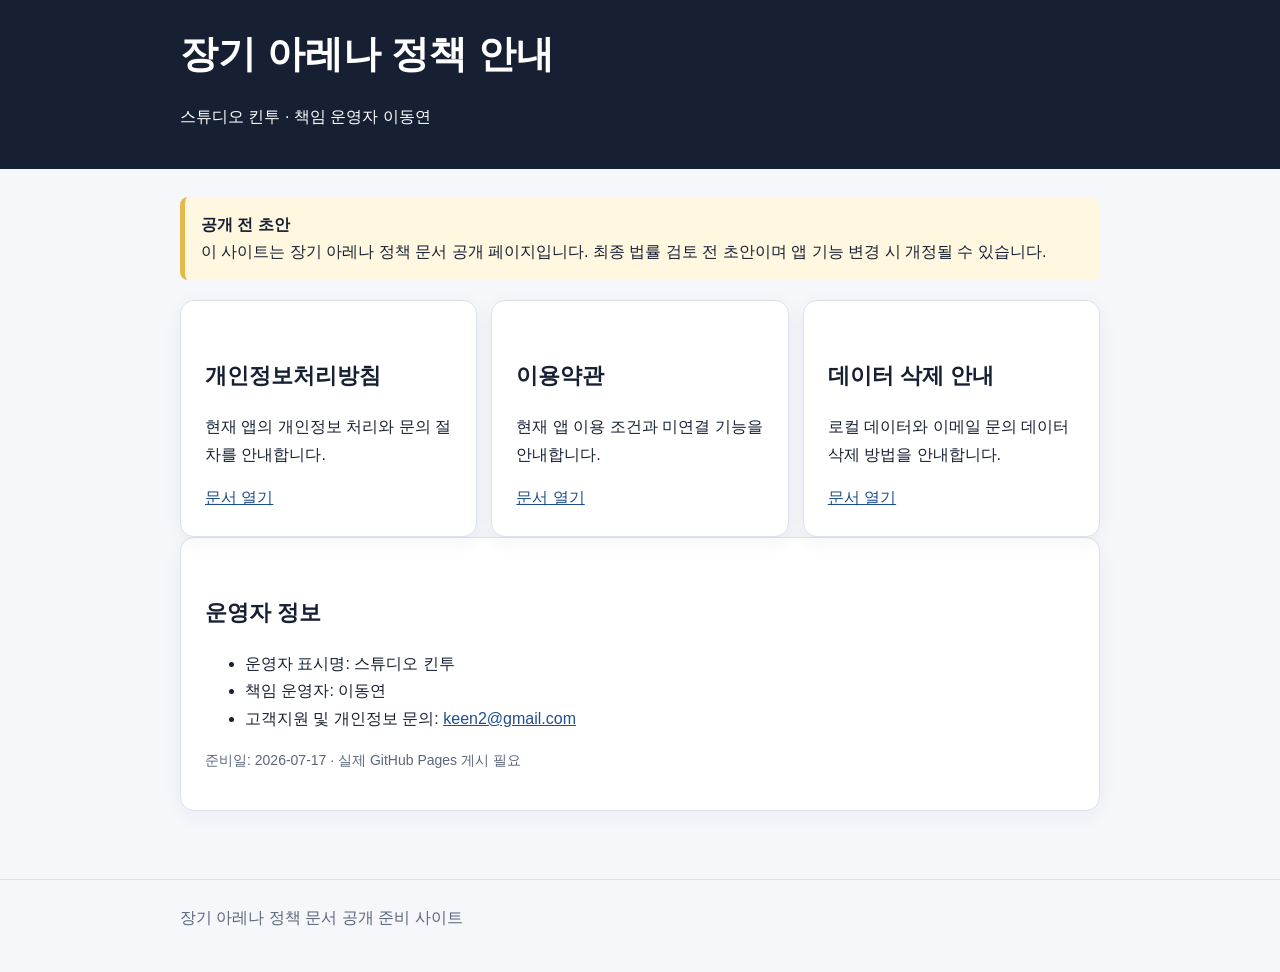
==== index.html @ de59dcac "Publish Janggi Arena policy pages" ====
﻿<!doctype html><html lang="ko"><head><meta charset="utf-8"><meta name="viewport" content="width=device-width,initial-scale=1"><title>장기 아레나 정책 안내</title><meta name="description" content="장기 아레나 정책 문서 공개 준비 사이트"><link rel="stylesheet" href="assets/style.css"></head><body><header><div class="inner"><h1>장기 아레나 정책 안내</h1><p>스튜디오 킨투 · 책임 운영자 이동연</p></div></header><main><div class="notice"><strong>공개 전 초안</strong><br>이 사이트는 장기 아레나 정책 문서 공개 페이지입니다. 최종 법률 검토 전 초안이며 앱 기능 변경 시 개정될 수 있습니다.</div><section class="cards"><div class="card"><h2>개인정보처리방침</h2><p>현재 앱의 개인정보 처리와 문의 절차를 안내합니다.</p><a href="privacy-policy/">문서 열기</a></div><div class="card"><h2>이용약관</h2><p>현재 앱 이용 조건과 미연결 기능을 안내합니다.</p><a href="terms/">문서 열기</a></div><div class="card"><h2>데이터 삭제 안내</h2><p>로컬 데이터와 이메일 문의 데이터 삭제 방법을 안내합니다.</p><a href="data-deletion/">문서 열기</a></div></section><article><h2>운영자 정보</h2><ul><li>운영자 표시명: 스튜디오 킨투</li><li>책임 운영자: 이동연</li><li>고객지원 및 개인정보 문의: <a href="mailto:keen2@gmail.com">keen2@gmail.com</a></li></ul><p class="meta">준비일: 2026-07-17 · 실제 GitHub Pages 게시 필요</p></article></main><footer><div class="inner">장기 아레나 정책 문서 공개 준비 사이트</div></footer></body></html>
---- assets/style.css ----
﻿:root{color-scheme:light;--bg:#f5f7fb;--card:#fff;--text:#172033;--muted:#5c667a;--line:#dce2ec;--accent:#1f4f8f;--notice-bg:#fff7df;--notice-border:#e6b84a}*{box-sizing:border-box}body{margin:0;background:var(--bg);color:var(--text);font-family:-apple-system,BlinkMacSystemFont,"Segoe UI","Noto Sans KR",sans-serif;line-height:1.72}header{background:#172033;color:#fff;padding:22px 18px}header .inner,main,footer .inner{width:min(920px,calc(100% - 32px));margin:0 auto}header a{color:#fff;text-decoration:none}nav{margin-top:10px;display:flex;flex-wrap:wrap;gap:12px}nav a{font-size:14px;text-decoration:underline}main{padding:28px 0 50px}article,.card{background:var(--card);border:1px solid var(--line);border-radius:14px;padding:24px;margin-bottom:18px;box-shadow:0 5px 20px rgba(23,32,51,.05)}.notice{border-left:5px solid var(--notice-border);background:var(--notice-bg);padding:14px 16px;border-radius:8px;margin:0 0 20px}h1{margin:0;font-size:clamp(26px,5vw,38px)}h2{margin-top:32px;font-size:22px}h3{margin-top:24px;font-size:18px}a{color:var(--accent)}code{background:#eef2f7;border-radius:5px;padding:2px 5px;word-break:break-word}.cards{display:grid;grid-template-columns:repeat(auto-fit,minmax(220px,1fr));gap:14px}.cards .card{margin:0}.meta{color:var(--muted);font-size:14px}footer{border-top:1px solid var(--line);color:var(--muted);padding:24px 0 40px}@media(max-width:600px){article,.card{padding:18px;border-radius:10px}header{padding:18px 10px}}
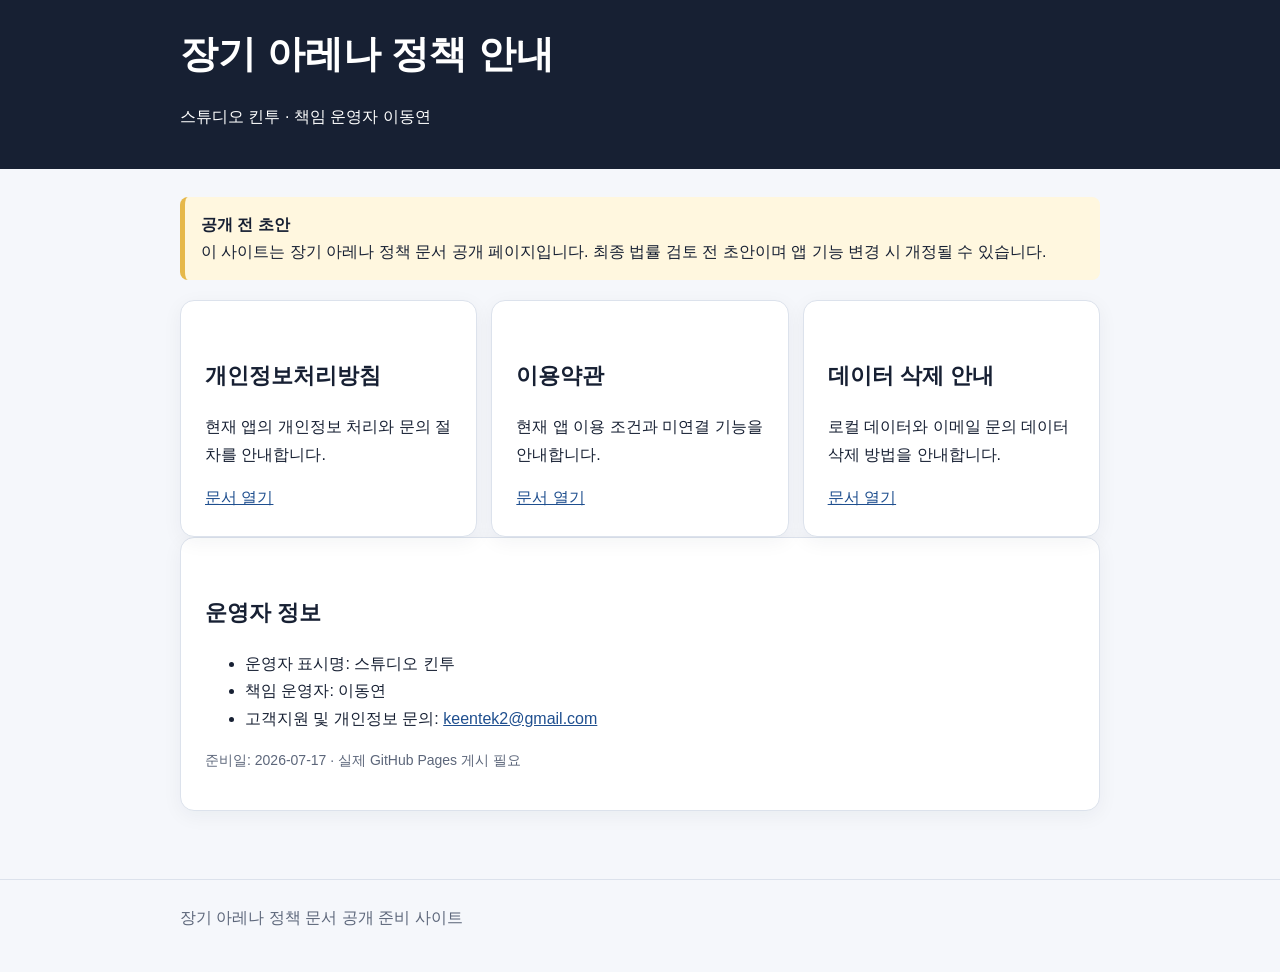
==== commit 4fec236e: "Update Janggi Arena support email" ====
--- a/index.html
+++ b/index.html
@@ -1 +1 @@
-﻿<!doctype html><html lang="ko"><head><meta charset="utf-8"><meta name="viewport" content="width=device-width,initial-scale=1"><title>장기 아레나 정책 안내</title><meta name="description" content="장기 아레나 정책 문서 공개 준비 사이트"><link rel="stylesheet" href="assets/style.css"></head><body><header><div class="inner"><h1>장기 아레나 정책 안내</h1><p>스튜디오 킨투 · 책임 운영자 이동연</p></div></header><main><div class="notice"><strong>공개 전 초안</strong><br>이 사이트는 장기 아레나 정책 문서 공개 페이지입니다. 최종 법률 검토 전 초안이며 앱 기능 변경 시 개정될 수 있습니다.</div><section class="cards"><div class="card"><h2>개인정보처리방침</h2><p>현재 앱의 개인정보 처리와 문의 절차를 안내합니다.</p><a href="privacy-policy/">문서 열기</a></div><div class="card"><h2>이용약관</h2><p>현재 앱 이용 조건과 미연결 기능을 안내합니다.</p><a href="terms/">문서 열기</a></div><div class="card"><h2>데이터 삭제 안내</h2><p>로컬 데이터와 이메일 문의 데이터 삭제 방법을 안내합니다.</p><a href="data-deletion/">문서 열기</a></div></section><article><h2>운영자 정보</h2><ul><li>운영자 표시명: 스튜디오 킨투</li><li>책임 운영자: 이동연</li><li>고객지원 및 개인정보 문의: <a href="mailto:keen2@gmail.com">keen2@gmail.com</a></li></ul><p class="meta">준비일: 2026-07-17 · 실제 GitHub Pages 게시 필요</p></article></main><footer><div class="inner">장기 아레나 정책 문서 공개 준비 사이트</div></footer></body></html>+﻿<!doctype html><html lang="ko"><head><meta charset="utf-8"><meta name="viewport" content="width=device-width,initial-scale=1"><title>장기 아레나 정책 안내</title><meta name="description" content="장기 아레나 정책 문서 공개 준비 사이트"><link rel="stylesheet" href="assets/style.css"></head><body><header><div class="inner"><h1>장기 아레나 정책 안내</h1><p>스튜디오 킨투 · 책임 운영자 이동연</p></div></header><main><div class="notice"><strong>공개 전 초안</strong><br>이 사이트는 장기 아레나 정책 문서 공개 페이지입니다. 최종 법률 검토 전 초안이며 앱 기능 변경 시 개정될 수 있습니다.</div><section class="cards"><div class="card"><h2>개인정보처리방침</h2><p>현재 앱의 개인정보 처리와 문의 절차를 안내합니다.</p><a href="privacy-policy/">문서 열기</a></div><div class="card"><h2>이용약관</h2><p>현재 앱 이용 조건과 미연결 기능을 안내합니다.</p><a href="terms/">문서 열기</a></div><div class="card"><h2>데이터 삭제 안내</h2><p>로컬 데이터와 이메일 문의 데이터 삭제 방법을 안내합니다.</p><a href="data-deletion/">문서 열기</a></div></section><article><h2>운영자 정보</h2><ul><li>운영자 표시명: 스튜디오 킨투</li><li>책임 운영자: 이동연</li><li>고객지원 및 개인정보 문의: <a href="mailto:keentek2@gmail.com">keentek2@gmail.com</a></li></ul><p class="meta">준비일: 2026-07-17 · 실제 GitHub Pages 게시 필요</p></article></main><footer><div class="inner">장기 아레나 정책 문서 공개 준비 사이트</div></footer></body></html>
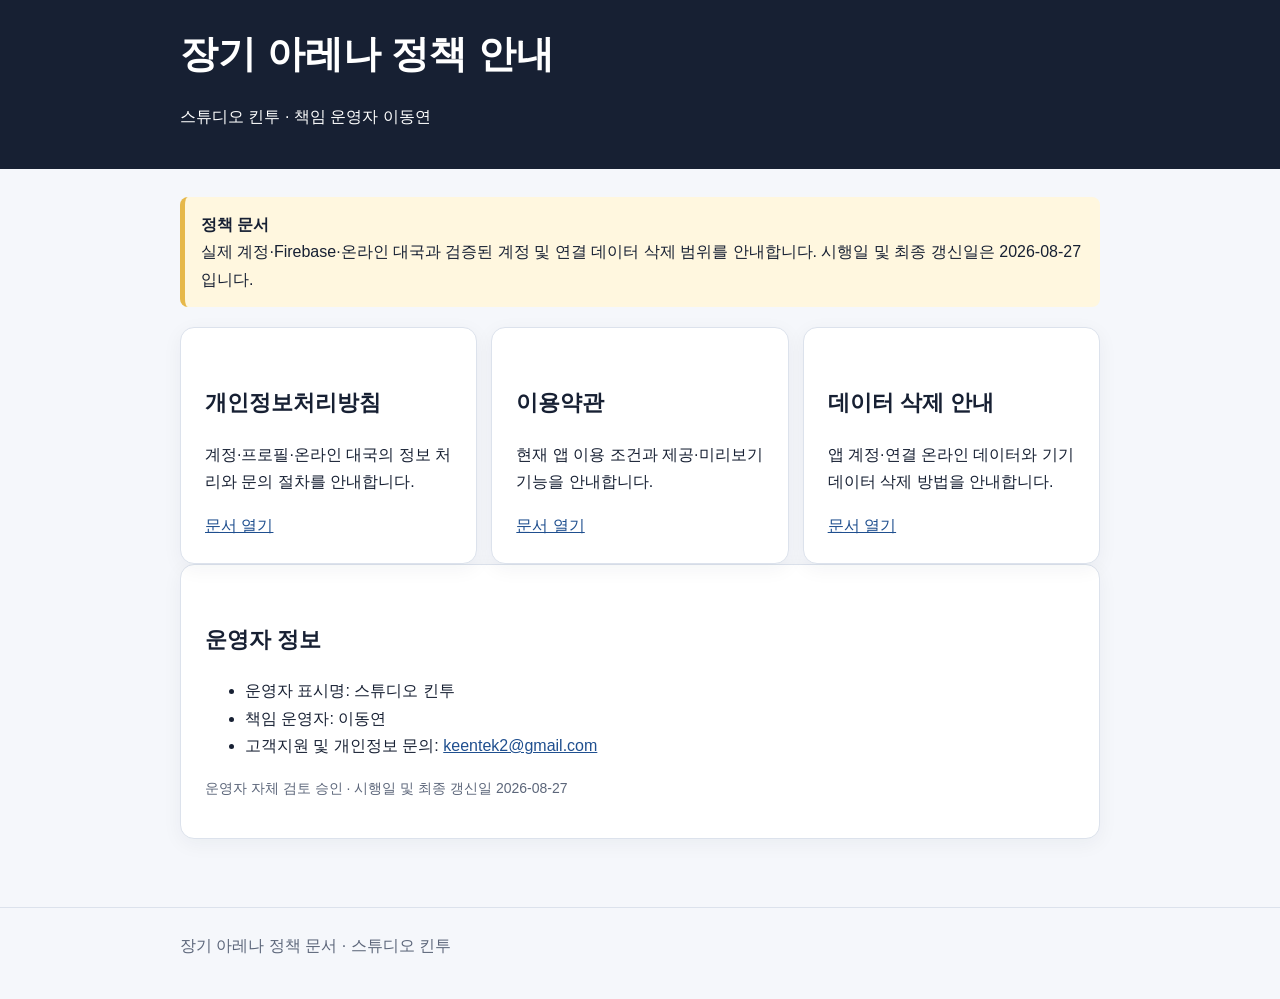
==== commit 15a5cf62: "Publish reviewed account and online service policies" ====
--- a/index.html
+++ b/index.html
@@ -1 +1 @@
-﻿<!doctype html><html lang="ko"><head><meta charset="utf-8"><meta name="viewport" content="width=device-width,initial-scale=1"><title>장기 아레나 정책 안내</title><meta name="description" content="장기 아레나 정책 문서 공개 준비 사이트"><link rel="stylesheet" href="assets/style.css"></head><body><header><div class="inner"><h1>장기 아레나 정책 안내</h1><p>스튜디오 킨투 · 책임 운영자 이동연</p></div></header><main><div class="notice"><strong>공개 전 초안</strong><br>이 사이트는 장기 아레나 정책 문서 공개 페이지입니다. 최종 법률 검토 전 초안이며 앱 기능 변경 시 개정될 수 있습니다.</div><section class="cards"><div class="card"><h2>개인정보처리방침</h2><p>현재 앱의 개인정보 처리와 문의 절차를 안내합니다.</p><a href="privacy-policy/">문서 열기</a></div><div class="card"><h2>이용약관</h2><p>현재 앱 이용 조건과 미연결 기능을 안내합니다.</p><a href="terms/">문서 열기</a></div><div class="card"><h2>데이터 삭제 안내</h2><p>로컬 데이터와 이메일 문의 데이터 삭제 방법을 안내합니다.</p><a href="data-deletion/">문서 열기</a></div></section><article><h2>운영자 정보</h2><ul><li>운영자 표시명: 스튜디오 킨투</li><li>책임 운영자: 이동연</li><li>고객지원 및 개인정보 문의: <a href="mailto:keentek2@gmail.com">keentek2@gmail.com</a></li></ul><p class="meta">준비일: 2026-07-17 · 실제 GitHub Pages 게시 필요</p></article></main><footer><div class="inner">장기 아레나 정책 문서 공개 준비 사이트</div></footer></body></html>+<!doctype html><html lang="ko"><head><meta charset="utf-8"><meta name="viewport" content="width=device-width,initial-scale=1"><title>장기 아레나 정책 안내</title><meta name="description" content="장기난투 계정·온라인 대국·데이터 삭제 정책 문서"><link rel="stylesheet" href="assets/style.css"></head><body><header><div class="inner"><h1>장기 아레나 정책 안내</h1><p>스튜디오 킨투 · 책임 운영자 이동연</p></div></header><main><div class="notice"><strong>정책 문서</strong><br>실제 계정·Firebase·온라인 대국과 검증된 계정 및 연결 데이터 삭제 범위를 안내합니다. 시행일 및 최종 갱신일은 2026-08-27입니다.</div><section class="cards"><div class="card"><h2>개인정보처리방침</h2><p>계정·프로필·온라인 대국의 정보 처리와 문의 절차를 안내합니다.</p><a href="privacy-policy/">문서 열기</a></div><div class="card"><h2>이용약관</h2><p>현재 앱 이용 조건과 제공·미리보기 기능을 안내합니다.</p><a href="terms/">문서 열기</a></div><div class="card"><h2>데이터 삭제 안내</h2><p>앱 계정·연결 온라인 데이터와 기기 데이터 삭제 방법을 안내합니다.</p><a href="data-deletion/">문서 열기</a></div></section><article><h2>운영자 정보</h2><ul><li>운영자 표시명: 스튜디오 킨투</li><li>책임 운영자: 이동연</li><li>고객지원 및 개인정보 문의: <a href="mailto:keentek2@gmail.com">keentek2@gmail.com</a></li></ul><p class="meta">운영자 자체 검토 승인 · 시행일 및 최종 갱신일 2026-08-27</p></article></main><footer><div class="inner">장기 아레나 정책 문서 · 스튜디오 킨투</div></footer></body></html>
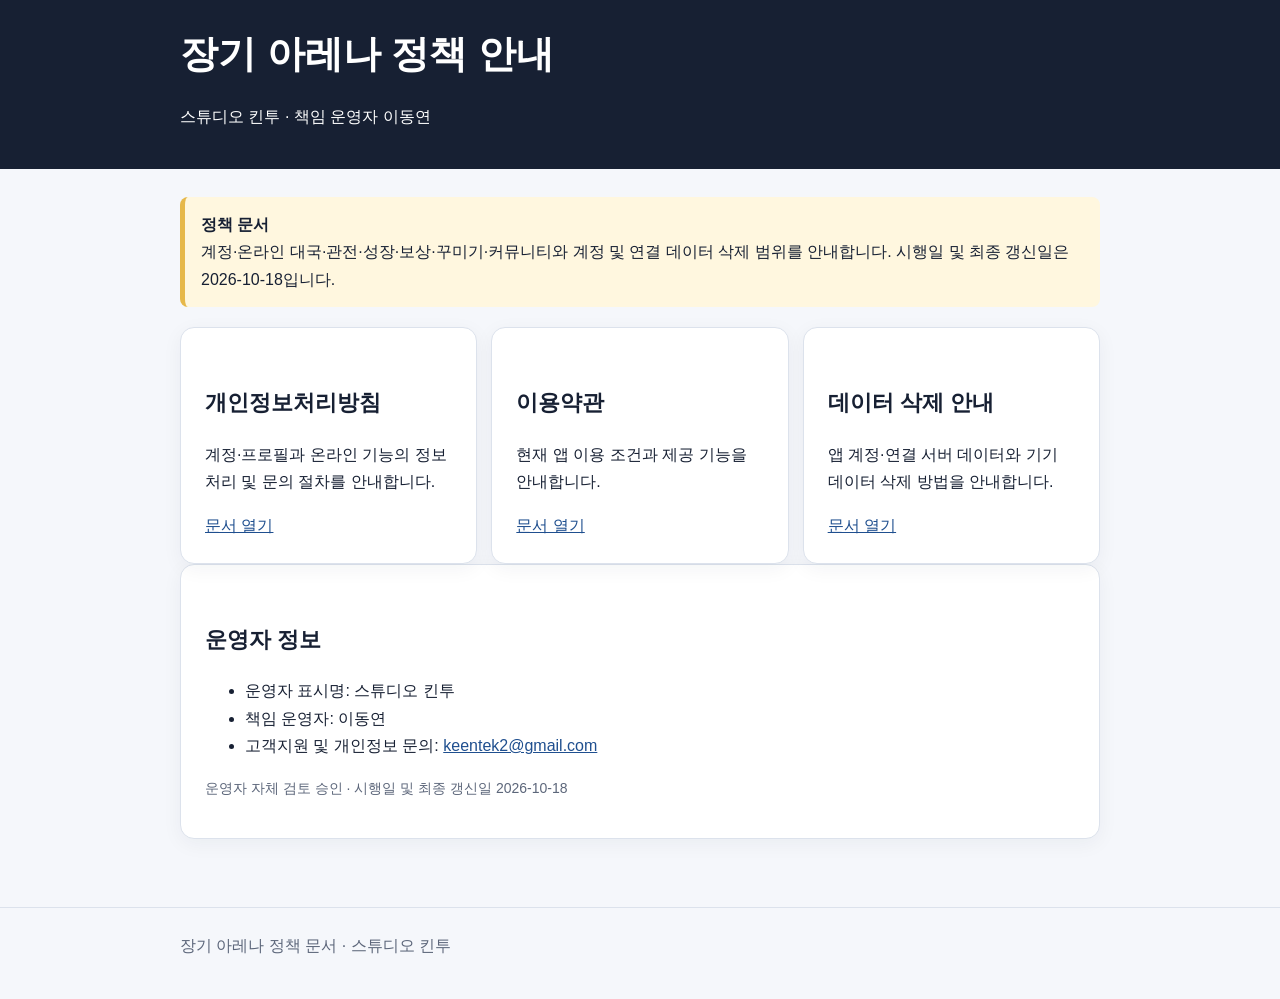
==== commit 7da0d431: "Update policies for current online features" ====
--- a/index.html
+++ b/index.html
@@ -1 +1 @@
-<!doctype html><html lang="ko"><head><meta charset="utf-8"><meta name="viewport" content="width=device-width,initial-scale=1"><title>장기 아레나 정책 안내</title><meta name="description" content="장기난투 계정·온라인 대국·데이터 삭제 정책 문서"><link rel="stylesheet" href="assets/style.css"></head><body><header><div class="inner"><h1>장기 아레나 정책 안내</h1><p>스튜디오 킨투 · 책임 운영자 이동연</p></div></header><main><div class="notice"><strong>정책 문서</strong><br>실제 계정·Firebase·온라인 대국과 검증된 계정 및 연결 데이터 삭제 범위를 안내합니다. 시행일 및 최종 갱신일은 2026-08-27입니다.</div><section class="cards"><div class="card"><h2>개인정보처리방침</h2><p>계정·프로필·온라인 대국의 정보 처리와 문의 절차를 안내합니다.</p><a href="privacy-policy/">문서 열기</a></div><div class="card"><h2>이용약관</h2><p>현재 앱 이용 조건과 제공·미리보기 기능을 안내합니다.</p><a href="terms/">문서 열기</a></div><div class="card"><h2>데이터 삭제 안내</h2><p>앱 계정·연결 온라인 데이터와 기기 데이터 삭제 방법을 안내합니다.</p><a href="data-deletion/">문서 열기</a></div></section><article><h2>운영자 정보</h2><ul><li>운영자 표시명: 스튜디오 킨투</li><li>책임 운영자: 이동연</li><li>고객지원 및 개인정보 문의: <a href="mailto:keentek2@gmail.com">keentek2@gmail.com</a></li></ul><p class="meta">운영자 자체 검토 승인 · 시행일 및 최종 갱신일 2026-08-27</p></article></main><footer><div class="inner">장기 아레나 정책 문서 · 스튜디오 킨투</div></footer></body></html>
+<!doctype html><html lang="ko"><head><meta charset="utf-8"><meta name="viewport" content="width=device-width,initial-scale=1"><title>장기 아레나 정책 안내</title><meta name="description" content="장기난투 계정·온라인 기능·데이터 삭제 정책 문서"><link rel="stylesheet" href="assets/style.css"></head><body><header><div class="inner"><h1>장기 아레나 정책 안내</h1><p>스튜디오 킨투 · 책임 운영자 이동연</p></div></header><main><div class="notice"><strong>정책 문서</strong><br>계정·온라인 대국·관전·성장·보상·꾸미기·커뮤니티와 계정 및 연결 데이터 삭제 범위를 안내합니다. 시행일 및 최종 갱신일은 2026-10-18입니다.</div><section class="cards"><div class="card"><h2>개인정보처리방침</h2><p>계정·프로필과 온라인 기능의 정보 처리 및 문의 절차를 안내합니다.</p><a href="privacy-policy/">문서 열기</a></div><div class="card"><h2>이용약관</h2><p>현재 앱 이용 조건과 제공 기능을 안내합니다.</p><a href="terms/">문서 열기</a></div><div class="card"><h2>데이터 삭제 안내</h2><p>앱 계정·연결 서버 데이터와 기기 데이터 삭제 방법을 안내합니다.</p><a href="data-deletion/">문서 열기</a></div></section><article><h2>운영자 정보</h2><ul><li>운영자 표시명: 스튜디오 킨투</li><li>책임 운영자: 이동연</li><li>고객지원 및 개인정보 문의: <a href="mailto:keentek2@gmail.com">keentek2@gmail.com</a></li></ul><p class="meta">운영자 자체 검토 승인 · 시행일 및 최종 갱신일 2026-10-18</p></article></main><footer><div class="inner">장기 아레나 정책 문서 · 스튜디오 킨투</div></footer></body></html>
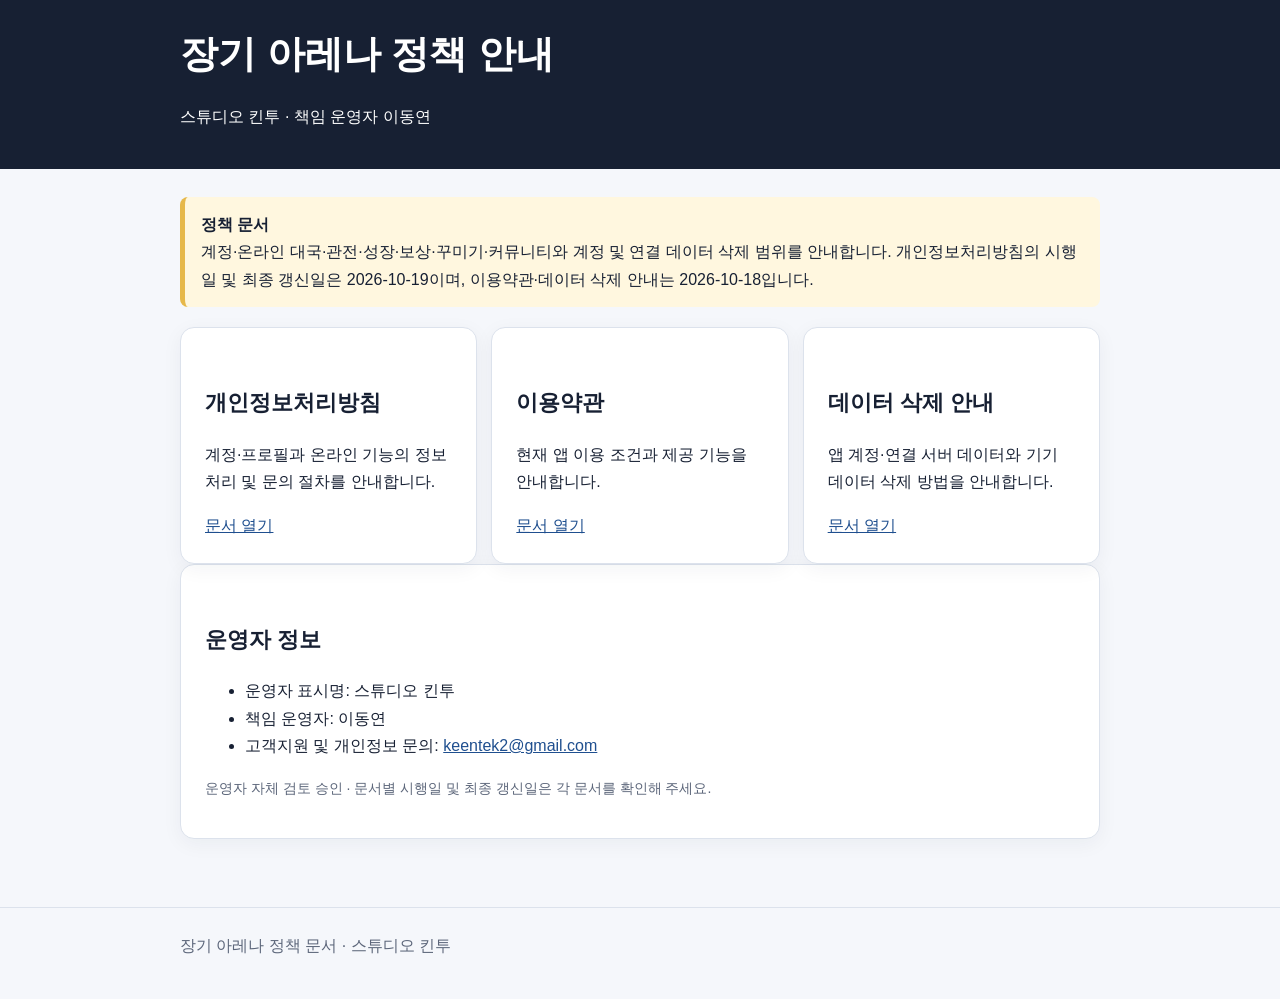
==== commit b5afacd1: "Record verified privacy notice and document-specific policy dates" ====
--- a/index.html
+++ b/index.html
@@ -1 +1 @@
-<!doctype html><html lang="ko"><head><meta charset="utf-8"><meta name="viewport" content="width=device-width,initial-scale=1"><title>장기 아레나 정책 안내</title><meta name="description" content="장기난투 계정·온라인 기능·데이터 삭제 정책 문서"><link rel="stylesheet" href="assets/style.css"></head><body><header><div class="inner"><h1>장기 아레나 정책 안내</h1><p>스튜디오 킨투 · 책임 운영자 이동연</p></div></header><main><div class="notice"><strong>정책 문서</strong><br>계정·온라인 대국·관전·성장·보상·꾸미기·커뮤니티와 계정 및 연결 데이터 삭제 범위를 안내합니다. 시행일 및 최종 갱신일은 2026-10-18입니다.</div><section class="cards"><div class="card"><h2>개인정보처리방침</h2><p>계정·프로필과 온라인 기능의 정보 처리 및 문의 절차를 안내합니다.</p><a href="privacy-policy/">문서 열기</a></div><div class="card"><h2>이용약관</h2><p>현재 앱 이용 조건과 제공 기능을 안내합니다.</p><a href="terms/">문서 열기</a></div><div class="card"><h2>데이터 삭제 안내</h2><p>앱 계정·연결 서버 데이터와 기기 데이터 삭제 방법을 안내합니다.</p><a href="data-deletion/">문서 열기</a></div></section><article><h2>운영자 정보</h2><ul><li>운영자 표시명: 스튜디오 킨투</li><li>책임 운영자: 이동연</li><li>고객지원 및 개인정보 문의: <a href="mailto:keentek2@gmail.com">keentek2@gmail.com</a></li></ul><p class="meta">운영자 자체 검토 승인 · 시행일 및 최종 갱신일 2026-10-18</p></article></main><footer><div class="inner">장기 아레나 정책 문서 · 스튜디오 킨투</div></footer></body></html>
+<!doctype html><html lang="ko"><head><meta charset="utf-8"><meta name="viewport" content="width=device-width,initial-scale=1"><title>장기 아레나 정책 안내</title><meta name="description" content="장기난투 계정·온라인 기능·데이터 삭제 정책 문서"><link rel="stylesheet" href="assets/style.css"></head><body><header><div class="inner"><h1>장기 아레나 정책 안내</h1><p>스튜디오 킨투 · 책임 운영자 이동연</p></div></header><main><div class="notice"><strong>정책 문서</strong><br>계정·온라인 대국·관전·성장·보상·꾸미기·커뮤니티와 계정 및 연결 데이터 삭제 범위를 안내합니다. 개인정보처리방침의 시행일 및 최종 갱신일은 2026-10-19이며, 이용약관·데이터 삭제 안내는 2026-10-18입니다.</div><section class="cards"><div class="card"><h2>개인정보처리방침</h2><p>계정·프로필과 온라인 기능의 정보 처리 및 문의 절차를 안내합니다.</p><a href="privacy-policy/">문서 열기</a></div><div class="card"><h2>이용약관</h2><p>현재 앱 이용 조건과 제공 기능을 안내합니다.</p><a href="terms/">문서 열기</a></div><div class="card"><h2>데이터 삭제 안내</h2><p>앱 계정·연결 서버 데이터와 기기 데이터 삭제 방법을 안내합니다.</p><a href="data-deletion/">문서 열기</a></div></section><article><h2>운영자 정보</h2><ul><li>운영자 표시명: 스튜디오 킨투</li><li>책임 운영자: 이동연</li><li>고객지원 및 개인정보 문의: <a href="mailto:keentek2@gmail.com">keentek2@gmail.com</a></li></ul><p class="meta">운영자 자체 검토 승인 · 문서별 시행일 및 최종 갱신일은 각 문서를 확인해 주세요.</p></article></main><footer><div class="inner">장기 아레나 정책 문서 · 스튜디오 킨투</div></footer></body></html>
